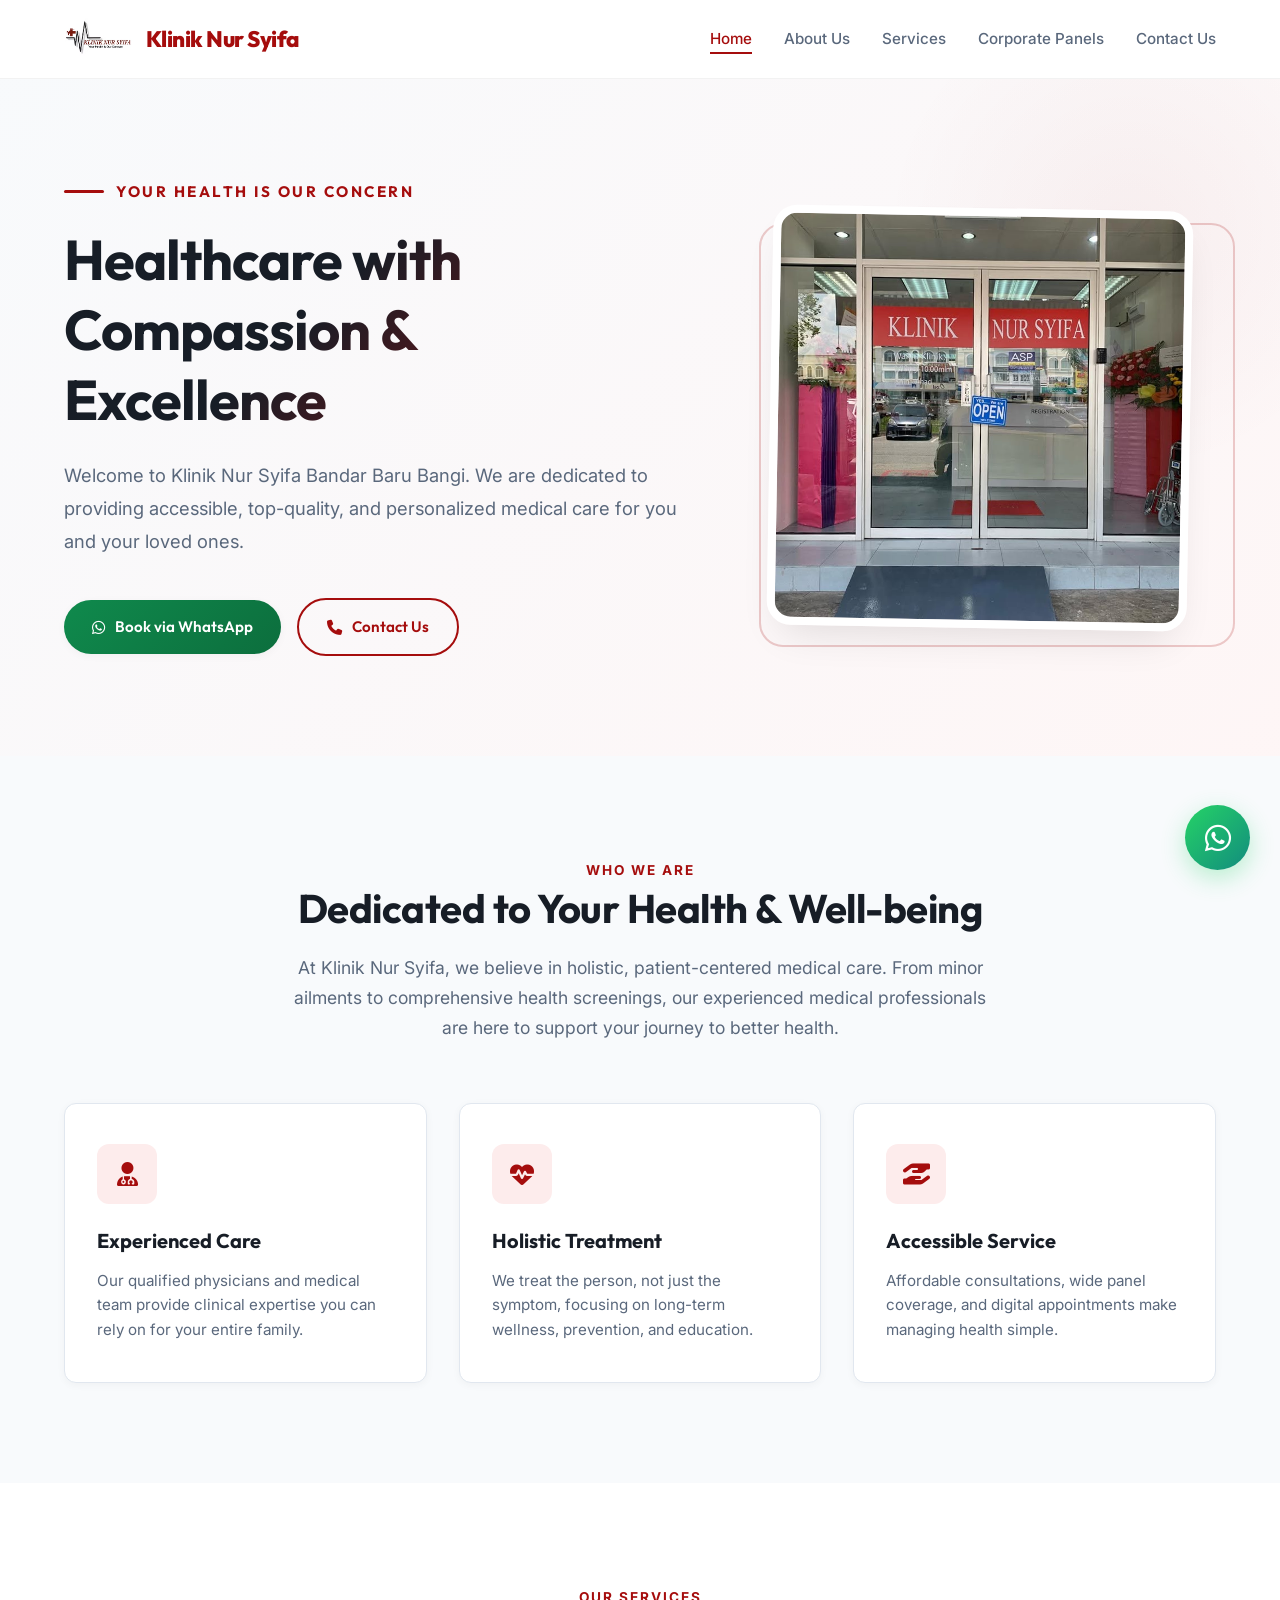
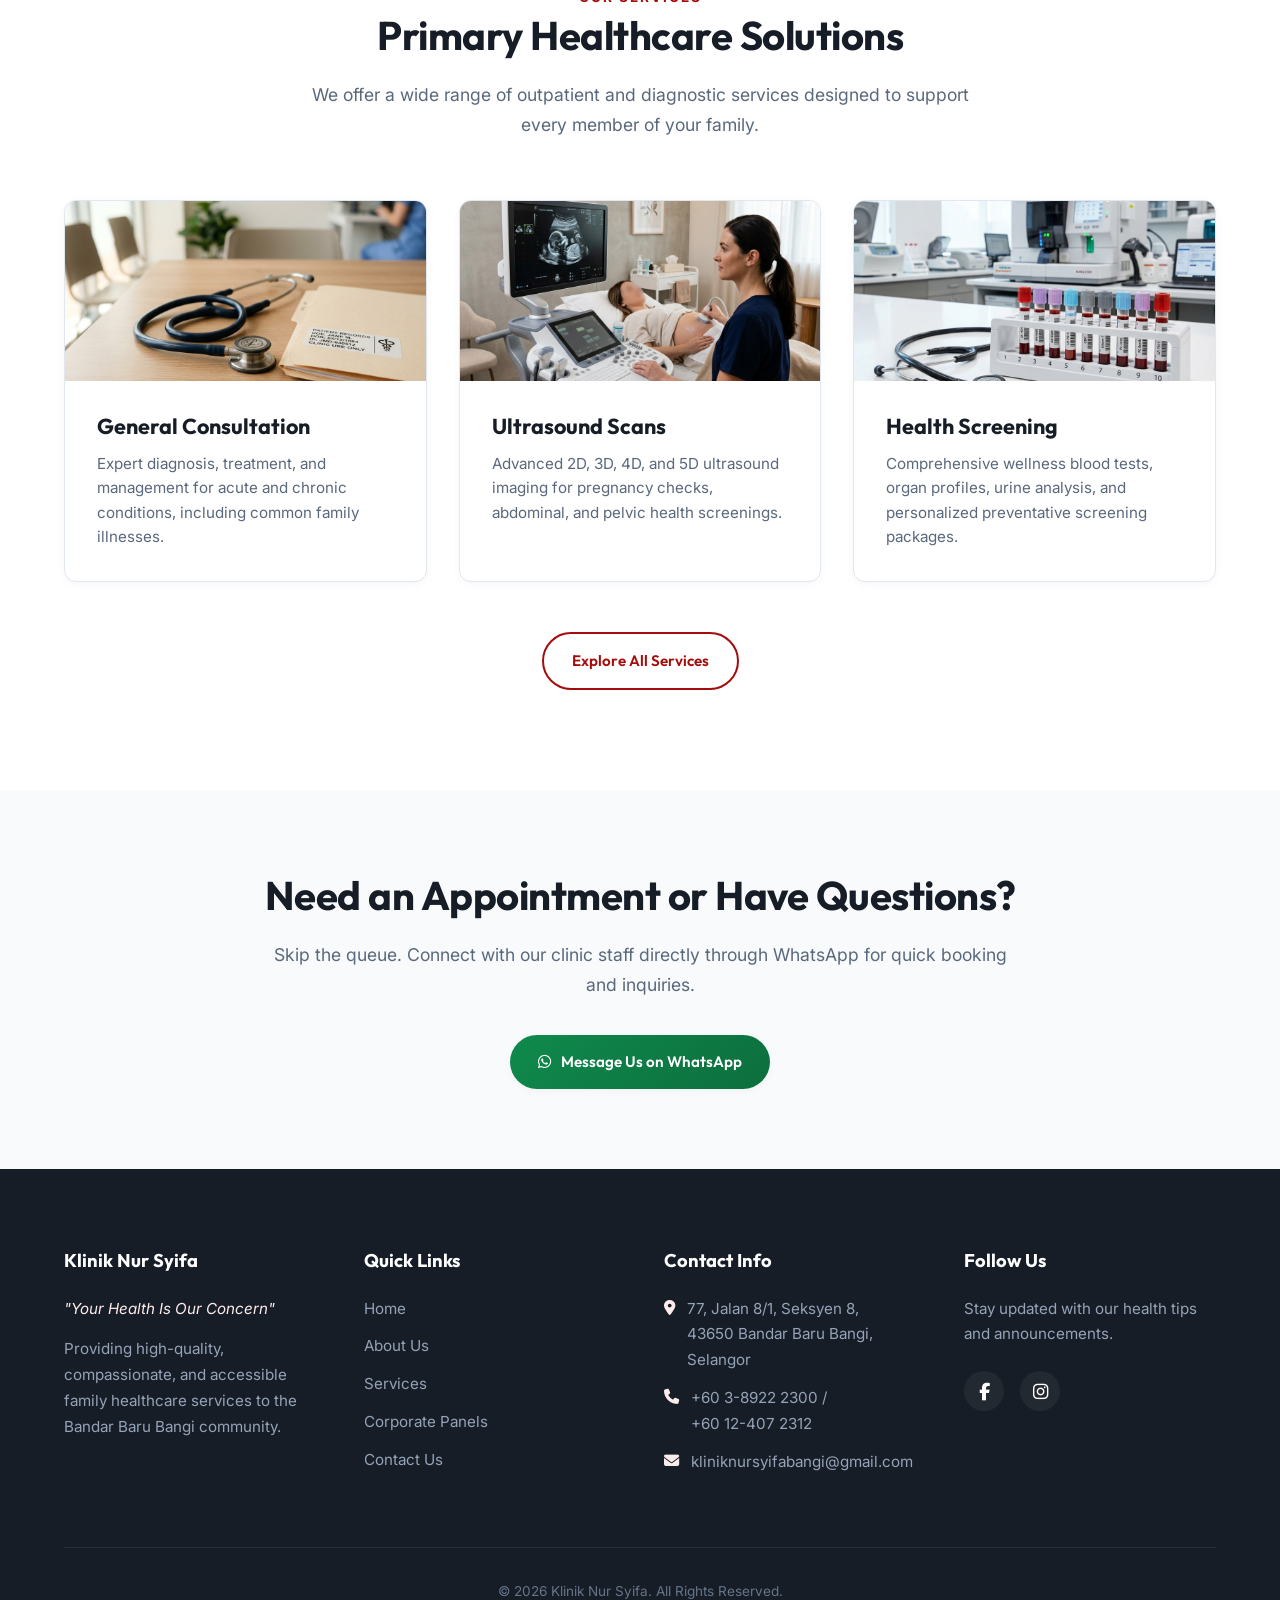
==== index.html @ 3f4ca747 "first commit" ====
<!DOCTYPE html>
<html lang="en">
<head>
    <meta charset="UTF-8">
    <meta name="viewport" content="width=device-width, initial-scale=1.0">
    <title>Klinik Nur Syifa | Bandar Baru Bangi</title>
    <!-- Google Fonts: Inter & Outfit -->
    <link rel="preconnect" href="https://fonts.googleapis.com">
    <link rel="preconnect" href="https://fonts.gstatic.com" crossorigin>
    <link href="https://fonts.googleapis.com/css2?family=Inter:wght@300;400;500;600;700&family=Outfit:wght@400;500;600;700;800&display=swap" rel="stylesheet">
    <!-- Font Awesome for Icons -->
    <link rel="stylesheet" href="https://cdnjs.cloudflare.com/ajax/libs/font-awesome/6.4.0/css/all.min.css">
    <!-- Custom CSS -->
    <link rel="stylesheet" href="style.css">
</head>
<body>
    <!-- Header Navigation -->
    <header>
        <div class="container">
            <nav class="navbar">
                <a href="index.html" class="logo">
                    <img src="assets/logo.avif" alt="Klinik Nur Syifa Logo">
                    <span>Klinik Nur Syifa</span>
                </a>
                <ul class="nav-links">
                    <li><a href="index.html" class="active">Home</a></li>
                    <li><a href="about.html">About Us</a></li>
                    <li><a href="services.html">Services</a></li>
                    <li><a href="panels.html">Corporate Panels</a></li>
                    <li><a href="contact.html">Contact Us</a></li>
                </ul>
                <div class="hamburger">
                    <i class="fa-solid fa-bars"></i>
                </div>
            </nav>
        </div>
    </header>

    <!-- Hero Section -->
    <section class="hero">
        <div class="container hero-container">
            <div class="hero-content reveal reveal-left active">
                <div class="hero-tag">Your Health Is Our Concern</div>
                <h1 class="text-gradient">Healthcare with Compassion & Excellence</h1>
                <p>Welcome to Klinik Nur Syifa Bandar Baru Bangi. We are dedicated to providing accessible, top-quality, and personalized medical care for you and your loved ones.</p>
                <div class="btn-group">
                    <a href="https://wa.me/60124072312?text=Hi%2C%20I%20would%20like%20to%20make%20an%20appointment" target="_blank" class="btn btn-whatsapp">
                        <i class="fa-brands fa-whatsapp"></i> Book via WhatsApp
                    </a>
                    <a href="contact.html" class="btn btn-outline">
                        <i class="fa-solid fa-phone"></i> Contact Us
                    </a>
                </div>
            </div>
            <div class="hero-image reveal reveal-right active">
                <div class="hero-image-wrapper">
                    <img src="assets/clinic-photo.jpg" alt="Klinik Nur Syifa Clinic Front">
                </div>
            </div>
        </div>
    </section>

    <!-- Introduction Section -->
    <section class="section bg-light" id="intro">
        <div class="container">
            <div class="section-header reveal">
                <span class="section-subtitle">Who We Are</span>
                <h2 class="section-title">Dedicated to Your Health & Well-being</h2>
                <p class="section-desc">At Klinik Nur Syifa, we believe in holistic, patient-centered medical care. From minor ailments to comprehensive health screenings, our experienced medical professionals are here to support your journey to better health.</p>
            </div>
            <div class="features-container">
                <div class="feature-box reveal">
                    <div class="feature-icon-wrapper">
                        <i class="fa-solid fa-user-doctor"></i>
                    </div>
                    <h3>Experienced Care</h3>
                    <p>Our qualified physicians and medical team provide clinical expertise you can rely on for your entire family.</p>
                </div>
                <div class="feature-box reveal">
                    <div class="feature-icon-wrapper">
                        <i class="fa-solid fa-heart-pulse"></i>
                    </div>
                    <h3>Holistic Treatment</h3>
                    <p>We treat the person, not just the symptom, focusing on long-term wellness, prevention, and education.</p>
                </div>
                <div class="feature-box reveal">
                    <div class="feature-icon-wrapper">
                        <i class="fa-solid fa-hand-holding-hand"></i>
                    </div>
                    <h3>Accessible Service</h3>
                    <p>Affordable consultations, wide panel coverage, and digital appointments make managing health simple.</p>
                </div>
            </div>
        </div>
    </section>

    <!-- Quick Services Overview -->
    <section class="section">
        <div class="container">
            <div class="section-header reveal">
                <span class="section-subtitle">Our Services</span>
                <h2 class="section-title">Primary Healthcare Solutions</h2>
                <p class="section-desc">We offer a wide range of outpatient and diagnostic services designed to support every member of your family.</p>
            </div>
            <div class="services-grid">
                <!-- General Consultation -->
                <div class="service-card reveal" style="padding: 0; display: flex; flex-direction: column;">
                    <div style="height: 180px; width: 100%; overflow: hidden;">
                        <img src="assets/general_consultation.png" alt="General Consultation" style="width: 100%; height: 100%; object-fit: cover;">
                    </div>
                    <div style="padding: 32px; flex-grow: 1; display: flex; flex-direction: column; justify-content: space-between;">
                        <div>
                            <h3 style="margin-bottom: 12px;">General Consultation</h3>
                            <p style="color: var(--text-muted); font-size: 0.95rem; line-height: 1.6;">Expert diagnosis, treatment, and management for acute and chronic conditions, including common family illnesses.</p>
                        </div>
                    </div>
                </div>

                <!-- Ultrasound Scans -->
                <div class="service-card reveal" style="padding: 0; display: flex; flex-direction: column;">
                    <div style="height: 180px; width: 100%; overflow: hidden;">
                        <img src="assets/ultrasound_screening.png" alt="Ultrasound Scans" style="width: 100%; height: 100%; object-fit: cover;">
                    </div>
                    <div style="padding: 32px; flex-grow: 1; display: flex; flex-direction: column; justify-content: space-between;">
                        <div>
                            <h3 style="margin-bottom: 12px;">Ultrasound Scans</h3>
                            <p style="color: var(--text-muted); font-size: 0.95rem; line-height: 1.6;">Advanced 2D, 3D, 4D, and 5D ultrasound imaging for pregnancy checks, abdominal, and pelvic health screenings.</p>
                        </div>
                    </div>
                </div>

                <!-- Health Screening -->
                <div class="service-card reveal" style="padding: 0; display: flex; flex-direction: column;">
                    <div style="height: 180px; width: 100%; overflow: hidden;">
                        <img src="assets/health_screening_lab.png" alt="Health Screening" style="width: 100%; height: 100%; object-fit: cover;">
                    </div>
                    <div style="padding: 32px; flex-grow: 1; display: flex; flex-direction: column; justify-content: space-between;">
                        <div>
                            <h3 style="margin-bottom: 12px;">Health Screening</h3>
                            <p style="color: var(--text-muted); font-size: 0.95rem; line-height: 1.6;">Comprehensive wellness blood tests, organ profiles, urine analysis, and personalized preventative screening packages.</p>
                        </div>
                    </div>
                </div>
            </div>
            <div style="text-align: center; margin-top: 50px;" class="reveal">
                <a href="services.html" class="btn btn-outline">Explore All Services</a>
            </div>
        </div>
    </section>

    <!-- CTA Section -->
    <section class="section bg-light" style="padding: 80px 0;">
        <div class="container" style="text-align: center; max-width: 800px;">
            <div class="reveal">
                <h2 class="section-title" style="margin-bottom: 20px;">Need an Appointment or Have Questions?</h2>
                <p style="color: var(--text-muted); font-size: 1.1rem; margin-bottom: 35px;">Skip the queue. Connect with our clinic staff directly through WhatsApp for quick booking and inquiries.</p>
                <a href="https://wa.me/60124072312?text=Hi%2C%20I%20would%20like%20to%20make%20an%20appointment" target="_blank" class="btn btn-whatsapp">
                    <i class="fa-brands fa-whatsapp"></i> Message Us on WhatsApp
                </a>
            </div>
        </div>
    </section>

    <!-- Footer -->
    <footer>
        <div class="container">
            <div class="footer-grid">
                <div class="footer-col">
                    <h4>Klinik Nur Syifa</h4>
                    <p style="font-style: italic; margin-bottom: 15px; color: var(--accent-light);">"Your Health Is Our Concern"</p>
                    <p>Providing high-quality, compassionate, and accessible family healthcare services to the Bandar Baru Bangi community.</p>
                </div>
                <div class="footer-col">
                    <h4>Quick Links</h4>
                    <ul>
                        <li><a href="index.html">Home</a></li>
                        <li><a href="about.html">About Us</a></li>
                        <li><a href="services.html">Services</a></li>
                        <li><a href="panels.html">Corporate Panels</a></li>
                        <li><a href="contact.html">Contact Us</a></li>
                    </ul>
                </div>
                <div class="footer-col">
                    <h4>Contact Info</h4>
                    <ul class="footer-contact-info">
                        <li>
                            <i class="fa-solid fa-location-dot"></i>
                            <span>77, Jalan 8/1, Seksyen 8,<br>43650 Bandar Baru Bangi, Selangor</span>
                        </li>
                        <li>
                            <i class="fa-solid fa-phone"></i>
                            <span>+60 3-8922 2300 /<br>+60 12-407 2312</span>
                        </li>
                        <li>
                            <i class="fa-solid fa-envelope"></i>
                            <span>kliniknursyifabangi@gmail.com</span>
                        </li>
                    </ul>
                </div>
                <div class="footer-col">
                    <h4>Follow Us</h4>
                    <p>Stay updated with our health tips and announcements.</p>
                    <div class="footer-socials">
                        <a href="https://www.facebook.com/KlinikNurSyifaBandarBaruBangi/" target="_blank"><i class="fa-brands fa-facebook-f"></i></a>
                        <a href="#" target="_blank"><i class="fa-brands fa-instagram"></i></a>
                    </div>
                </div>
            </div>
            <div class="footer-bottom">
                <p>&copy; 2026 Klinik Nur Syifa. All Rights Reserved.</p>
            </div>
        </div>
    </footer>

    <!-- Custom JavaScript -->
    <script src="script.js"></script>

    <!-- Floating WhatsApp Button -->
    <a href="https://wa.me/60124072312?text=Hi%2C%20I%20would%20like%20to%20make%20an%20appointment"
       target="_blank"
       class="whatsapp-button ws-wave-animation"
       aria-label="Chat on WhatsApp">
        <i class="fab fa-whatsapp"></i>
    </a>
</body>
</html>
---- style.css ----
@import url('https://fonts.googleapis.com/css2?family=Inter:wght@300;400;500;600;700&family=Outfit:wght@300;400;500;600;700;800&display=swap');

:root {
  /* Typography */
  --font-heading: 'Outfit', 'Inter', system-ui, -apple-system, sans-serif;
  --font-body: 'Inter', system-ui, -apple-system, sans-serif;

  /* Colors - Highly tailored HSL palette */
  --primary-bg: #ffffff;
  --secondary-bg: #f8fafc; /* Premium off-white/slate */
  --card-bg: #ffffff;
  
  --accent-color: hsl(0, 85%, 35%); /* Deep Crimson */
  --accent-hover: hsl(0, 85%, 42%);
  --accent-light: hsl(0, 85%, 96%);
  
  --teal-color: hsl(150, 80%, 30%); /* Emerald/Teal for WhatsApp and wellness markers */
  --teal-hover: hsl(150, 80%, 25%);
  --teal-light: hsl(150, 80%, 95%);

  --text-dark: hsl(215, 25%, 12%); /* Sleek Navy-Charcoal */
  --text-muted: hsl(215, 16%, 42%);
  --text-light: #ffffff;

  --border-color: hsl(214, 32%, 91%);
  --border-color-hover: hsl(214, 32%, 85%);

  /* Shadows & Radius */
  --shadow-sm: 0 2px 8px rgba(0, 0, 0, 0.04);
  --shadow-md: 0 10px 30px -10px rgba(0, 0, 0, 0.08);
  --shadow-lg: 0 20px 40px -15px rgba(0, 0, 0, 0.12);
  --shadow-hover: 0 30px 60px -20px rgba(135, 6, 6, 0.12);
  
  --radius-sm: 6px;
  --radius-md: 12px;
  --radius-lg: 24px;
  --radius-full: 9999px;

  /* Transitions */
  --transition-fast: 0.2s ease;
  --transition-normal: 0.35s cubic-bezier(0.25, 0.46, 0.45, 0.94);
  --transition-slow: 0.6s cubic-bezier(0.25, 0.46, 0.45, 0.94);
}

/* Base resets */
* {
  margin: 0;
  padding: 0;
  box-sizing: border-box;
}

html {
  scroll-behavior: smooth;
  font-size: 16px;
}

body {
  font-family: var(--font-body);
  color: var(--text-dark);
  background-color: var(--primary-bg);
  line-height: 1.7;
  overflow-x: hidden;
  -webkit-font-smoothing: antialiased;
}

h1, h2, h3, h4, h5, h6 {
  font-family: var(--font-heading);
  font-weight: 700;
  line-height: 1.25;
  color: var(--text-dark);
}

a {
  text-decoration: none;
  color: inherit;
  transition: all var(--transition-fast);
}

ul {
  list-style: none;
}

.container {
  max-width: 1200px;
  margin: 0 auto;
  padding: 0 24px;
}

/* Reveal on scroll base classes */
.reveal {
  opacity: 0;
  transform: translateY(30px);
  transition: opacity var(--transition-slow), transform var(--transition-slow);
}

.reveal.reveal-left {
  transform: translateX(-50px);
}

.reveal.reveal-right {
  transform: translateX(50px);
}

.reveal.active {
  opacity: 1;
  transform: translate(0);
}

/* Backgrounds & Typography Utilities */
.bg-light {
  background-color: var(--secondary-bg);
}

.text-gradient {
  background: linear-gradient(135deg, var(--text-dark) 40%, var(--accent-color));
  -webkit-background-clip: text;
  background-clip: text;
  -webkit-text-fill-color: transparent;
}

/* Header & Glassmorphic Navigation */
header {
  background-color: rgba(255, 255, 255, 0.8);
  backdrop-filter: blur(16px);
  -webkit-backdrop-filter: blur(16px);
  border-bottom: 1px solid rgba(0, 0, 0, 0.05);
  position: sticky;
  top: 0;
  z-index: 1000;
  transition: background-color var(--transition-fast), padding var(--transition-fast);
}

header.scrolled {
  background-color: rgba(255, 255, 255, 0.95);
  box-shadow: var(--shadow-sm);
}

.navbar {
  display: flex;
  justify-content: space-between;
  align-items: center;
  padding: 18px 0;
}

.logo {
  font-family: var(--font-heading);
  font-size: 1.4rem;
  font-weight: 800;
  color: var(--accent-color);
  display: flex;
  align-items: center;
  gap: 12px;
  letter-spacing: -0.5px;
}

.logo img {
  height: 42px;
  width: auto;
  object-fit: contain;
  transition: transform var(--transition-normal);
}

.logo:hover img {
  transform: rotate(-5deg) scale(1.05);
}

.nav-links {
  display: flex;
  gap: 32px;
  align-items: center;
}

.nav-links a {
  font-size: 0.95rem;
  font-weight: 500;
  color: var(--text-muted);
  position: relative;
  padding: 6px 0;
}

.nav-links a:hover,
.nav-links a.active {
  color: var(--accent-color);
}

.nav-links a::after {
  content: '';
  position: absolute;
  bottom: 0;
  left: 0;
  width: 0;
  height: 2px;
  background-color: var(--accent-color);
  transition: width var(--transition-fast);
}

.nav-links a:hover::after,
.nav-links a.active::after {
  width: 100%;
}

.hamburger {
  display: none;
  cursor: pointer;
  font-size: 1.5rem;
  color: var(--text-dark);
  transition: transform var(--transition-fast);
}

.hamburger:hover {
  transform: scale(1.1);
}

/* Premium Buttons */
.btn {
  display: inline-flex;
  align-items: center;
  justify-content: center;
  gap: 10px;
  padding: 14px 28px;
  border-radius: var(--radius-full);
  font-family: var(--font-heading);
  font-weight: 600;
  font-size: 0.95rem;
  text-align: center;
  transition: all var(--transition-normal);
  cursor: pointer;
  border: none;
  box-shadow: var(--shadow-sm);
}

.btn-primary {
  background: linear-gradient(135deg, var(--accent-color), hsl(0, 85%, 28%));
  color: var(--text-light);
}

.btn-primary:hover {
  transform: translateY(-2px);
  box-shadow: 0 10px 20px rgba(135, 6, 6, 0.2);
  filter: brightness(1.1);
}

.btn-whatsapp {
  background: linear-gradient(135deg, var(--teal-color), hsl(150, 80%, 24%));
  color: var(--text-light);
}

.btn-whatsapp:hover {
  transform: translateY(-2px);
  box-shadow: 0 10px 20px rgba(21, 128, 61, 0.2);
  filter: brightness(1.1);
}

.btn-outline {
  background-color: transparent;
  color: var(--accent-color);
  border: 2px solid var(--accent-color);
  box-shadow: none;
}

.btn-outline:hover {
  background-color: var(--accent-color);
  color: var(--text-light);
  transform: translateY(-2px);
  box-shadow: 0 10px 20px rgba(135, 6, 6, 0.1);
}

.btn-group {
  display: flex;
  align-items: center;
  gap: 16px;
  flex-wrap: wrap;
}

/* Hero Section */
.hero {
  position: relative;
  background: linear-gradient(135deg, hsl(210, 40%, 98%), hsl(0, 80%, 98%));
  padding: 100px 0;
  overflow: hidden;
}

.hero::after {
  content: '';
  position: absolute;
  width: 500px;
  height: 500px;
  border-radius: 50%;
  background: radial-gradient(circle, rgba(135, 6, 6, 0.04) 0%, rgba(255, 255, 255, 0) 70%);
  top: -100px;
  right: -100px;
  z-index: 0;
}

.hero-container {
  display: flex;
  align-items: center;
  justify-content: space-between;
  gap: 60px;
  position: relative;
  z-index: 1;
}

.hero-content {
  flex: 1.2;
  max-width: 620px;
}

.hero-tag {
  display: flex;
  align-items: center;
  gap: 12px;
  color: var(--accent-color);
  font-family: var(--font-heading);
  font-size: 0.95rem;
  font-weight: 700;
  margin-bottom: 20px;
  text-transform: uppercase;
  letter-spacing: 2.5px;
}

.hero-tag::before {
  content: '';
  display: block;
  width: 40px;
  height: 3px;
  background-color: var(--accent-color);
  border-radius: 2px;
}

.hero h1 {
  font-size: 3.5rem;
  margin-bottom: 24px;
  letter-spacing: -1px;
}

.hero p {
  font-size: 1.15rem;
  color: var(--text-muted);
  margin-bottom: 40px;
  line-height: 1.8;
}

.hero-image {
  flex: 0.9;
  position: relative;
  display: flex;
  justify-content: center;
  align-items: center;
}

.hero-image-wrapper {
  position: relative;
  width: 420px;
  height: 420px;
  border-radius: var(--radius-lg);
  overflow: hidden;
  box-shadow: var(--shadow-lg);
  border: 8px solid var(--primary-bg);
  transform: rotate(1deg);
  transition: transform var(--transition-normal);
}

.hero-image-wrapper:hover {
  transform: rotate(0deg) scale(1.02);
}

.hero-image img {
  width: 100%;
  height: 100%;
  object-fit: cover;
}

.hero-image::before {
  content: '';
  position: absolute;
  width: 100%;
  height: 100%;
  border: 2px solid var(--accent-color);
  border-radius: var(--radius-lg);
  top: 15px;
  left: 15px;
  z-index: -1;
  opacity: 0.2;
}

/* Sections */
.section {
  padding: 100px 0;
  position: relative;
}

.section-header {
  text-align: center;
  max-width: 700px;
  margin: 0 auto 60px;
}

.section-subtitle {
  color: var(--accent-color);
  text-transform: uppercase;
  font-size: 0.85rem;
  font-weight: 700;
  letter-spacing: 2px;
  margin-bottom: 12px;
}

.section-title {
  font-size: 2.5rem;
  margin-bottom: 20px;
  letter-spacing: -0.5px;
}

.section-desc {
  color: var(--text-muted);
  font-size: 1.1rem;
}

/* Feature Cards (Intro Section) */
.features-container {
  display: grid;
  grid-template-columns: repeat(auto-fit, minmax(280px, 1fr));
  gap: 32px;
  margin-top: 40px;
}

.feature-box {
  background-color: var(--card-bg);
  padding: 40px 32px;
  border-radius: var(--radius-md);
  border: 1px solid var(--border-color);
  transition: all var(--transition-normal);
  box-shadow: var(--shadow-sm);
}

.feature-box:hover {
  transform: translateY(-8px);
  border-color: var(--accent-color);
  box-shadow: var(--shadow-md);
}

.feature-icon-wrapper {
  width: 60px;
  height: 60px;
  border-radius: var(--radius-md);
  background-color: var(--accent-light);
  color: var(--accent-color);
  display: flex;
  align-items: center;
  justify-content: center;
  font-size: 1.5rem;
  margin-bottom: 24px;
  transition: background-color var(--transition-fast), color var(--transition-fast);
}

.feature-box:hover .feature-icon-wrapper {
  background-color: var(--accent-color);
  color: var(--text-light);
}

.feature-box h3 {
  font-size: 1.25rem;
  margin-bottom: 16px;
}

.feature-box p {
  color: var(--text-muted);
  font-size: 0.95rem;
  line-height: 1.6;
}

/* Services Page & Grid styling */
.services-grid {
  display: grid;
  grid-template-columns: repeat(auto-fit, minmax(280px, 1fr));
  gap: 32px;
}

.service-card {
  background: var(--card-bg);
  border: 1px solid var(--border-color);
  border-radius: var(--radius-md);
  padding: 40px 32px;
  transition: all var(--transition-normal);
  box-shadow: var(--shadow-sm);
  position: relative;
  overflow: hidden;
}

.service-card::after {
  content: '';
  position: absolute;
  top: 0;
  left: 0;
  width: 100%;
  height: 4px;
  background-color: var(--accent-color);
  transform: scaleX(0);
  transform-origin: left;
  transition: transform var(--transition-normal);
}

.service-card:hover {
  transform: translateY(-8px);
  box-shadow: var(--shadow-hover);
  border-color: var(--border-color-hover);
}

.service-card:hover::after {
  transform: scaleX(1);
}

.service-card .service-icon {
  font-size: 2.2rem;
  color: var(--accent-color);
  margin-bottom: 24px;
  display: inline-block;
}

.service-card h3 {
  font-size: 1.35rem;
  margin-bottom: 16px;
}

.service-card p {
  color: var(--text-muted);
  font-size: 0.95rem;
  line-height: 1.6;
}

/* About Us Layout split and cards */
.about-split {
  display: flex;
  align-items: center;
  gap: 60px;
}

.about-split > * {
  flex: 1;
}

.about-image {
  position: relative;
}

.about-image img {
  width: 100%;
  border-radius: var(--radius-md);
  box-shadow: var(--shadow-lg);
}

.stats-grid {
  display: grid;
  grid-template-columns: repeat(2, 1fr);
  gap: 24px;
  margin-top: 40px;
}

.stat-card {
  background-color: var(--secondary-bg);
  padding: 24px;
  border-radius: var(--radius-md);
  text-align: center;
  border: 1px solid var(--border-color);
}

.stat-number {
  font-family: var(--font-heading);
  font-size: 2.5rem;
  font-weight: 800;
  color: var(--accent-color);
  margin-bottom: 8px;
}

.stat-label {
  font-size: 0.9rem;
  color: var(--text-muted);
  font-weight: 500;
}

/* Corporate Panels Badges Grid */
.panels-grid {
  display: grid;
  grid-template-columns: repeat(auto-fill, minmax(220px, 1fr));
  gap: 24px;
}

.panel-card {
  background: var(--card-bg);
  border: 1px solid var(--border-color);
  border-radius: var(--radius-md);
  padding: 32px 24px;
  text-align: center;
  font-weight: 600;
  font-size: 1.1rem;
  color: var(--text-dark);
  box-shadow: var(--shadow-sm);
  transition: all var(--transition-normal);
  display: flex;
  flex-direction: column;
  align-items: center;
  justify-content: center;
  gap: 12px;
}

.panel-card:hover {
  border-color: var(--accent-color);
  background-color: var(--accent-light);
  transform: translateY(-4px);
  box-shadow: var(--shadow-md);
}

.panel-card img {
  max-width: 100%;
  height: 60px;
  object-fit: contain;
  margin-bottom: 8px;
}

.panel-card i {
  color: var(--accent-color);
  font-size: 1.2rem;
  opacity: 0.8;
}

/* Contact Grid & details */
.contact-container {
  display: grid;
  grid-template-columns: 1.1fr 0.9fr;
  gap: 60px;
}

.contact-card-info {
  background-color: var(--card-bg);
  border: 1px solid var(--border-color);
  border-radius: var(--radius-md);
  padding: 48px;
  box-shadow: var(--shadow-md);
}

.contact-item {
  display: flex;
  gap: 20px;
  margin-bottom: 32px;
}

.contact-item:last-of-type {
  margin-bottom: 0;
}

.contact-icon-box {
  width: 52px;
  height: 52px;
  border-radius: 50%;
  background-color: var(--accent-light);
  color: var(--accent-color);
  display: flex;
  align-items: center;
  justify-content: center;
  font-size: 1.3rem;
  flex-shrink: 0;
}

.contact-text h3 {
  font-size: 1.15rem;
  margin-bottom: 8px;
}

.contact-text p,
.contact-text a {
  color: var(--text-muted);
  font-size: 0.95rem;
  line-height: 1.6;
}

.contact-text a:hover {
  color: var(--accent-color);
}

.hours-card {
  margin-top: 40px;
  border-top: 1px solid var(--border-color);
  padding-top: 32px;
}

.hours-card h3 {
  margin-bottom: 20px;
  font-size: 1.15rem;
  display: flex;
  align-items: center;
  gap: 10px;
}

.hours-table {
  width: 100%;
  border-collapse: collapse;
}

.hours-table td {
  padding: 12px 0;
  font-size: 0.95rem;
  border-bottom: 1px solid var(--border-color);
}

.hours-table tr:last-child td {
  border-bottom: none;
}

.map-wrapper {
  height: 100%;
  min-height: 480px;
  border-radius: var(--radius-md);
  overflow: hidden;
  box-shadow: var(--shadow-md);
  border: 1px solid var(--border-color);
}

/* Footer Section */
footer {
  background-color: var(--text-dark);
  color: #94a3b8; /* Tailwind slate-400 */
  padding: 80px 0 32px;
  font-size: 0.95rem;
}

.footer-grid {
  display: grid;
  grid-template-columns: repeat(auto-fit, minmax(220px, 1fr));
  gap: 48px;
  margin-bottom: 60px;
}

.footer-col h4 {
  color: var(--primary-bg);
  font-size: 1.15rem;
  margin-bottom: 24px;
}

.footer-col p {
  line-height: 1.7;
}

.footer-col ul li {
  margin-bottom: 12px;
}

.footer-col ul li a {
  color: #94a3b8;
  position: relative;
}

.footer-col ul li a:hover {
  color: var(--primary-bg);
  padding-left: 4px;
}

.footer-contact-info li {
  display: flex;
  gap: 12px;
  align-items: flex-start;
  margin-bottom: 16px;
}

.footer-contact-info li i {
  color: var(--accent-light);
  margin-top: 4px;
}

.footer-socials {
  display: flex;
  gap: 16px;
  margin-top: 24px;
}

.footer-socials a {
  width: 40px;
  height: 40px;
  border-radius: 50%;
  background-color: rgba(255, 255, 255, 0.05);
  color: var(--primary-bg);
  display: flex;
  align-items: center;
  justify-content: center;
  font-size: 1.1rem;
}

.footer-socials a:hover {
  background-color: var(--accent-color);
  transform: translateY(-2px);
}

.footer-bottom {
  border-top: 1px solid rgba(255, 255, 255, 0.08);
  padding-top: 32px;
  text-align: center;
  font-size: 0.85rem;
  color: #64748b;
}

/* Floating WhatsApp Button */
.whatsapp-button {
  position: fixed;
  bottom: 30px;
  right: 30px;
  z-index: 999;
  background: linear-gradient(135deg, #25D366, #128C7E);
  color: white;
  border-radius: 50%;
  width: 65px;
  height: 65px;
  display: flex;
  align-items: center;
  justify-content: center;
  font-size: 30px;
  box-shadow: 0 8px 24px rgba(37, 211, 102, 0.3);
  transition: all var(--transition-normal);
}

.whatsapp-button:hover {
  transform: translateY(-5px) scale(1.05);
  box-shadow: 0 12px 30px rgba(37, 211, 102, 0.4);
  color: white;
}

.ws-wave-animation {
  animation: wsPulseWave 2s infinite;
}

@keyframes wsPulseWave {
  0% {
    box-shadow: 0 0 0 0 rgba(37, 211, 102, 0.5);
  }
  70% {
    box-shadow: 0 0 0 15px rgba(37, 211, 102, 0);
  }
  100% {
    box-shadow: 0 0 0 0 rgba(37, 211, 102, 0);
  }
}

/* Mobile & Tablet Responsive */
@media (max-width: 992px) {
  .hero-container {
    flex-direction: column;
    text-align: center;
    gap: 48px;
  }

  .hero-content {
    max-width: 100%;
  }

  .hero-btns {
    justify-content: center;
  }

  .hero-image-wrapper {
    width: 320px;
    height: 320px;
  }

  .about-split {
    flex-direction: column;
    gap: 48px;
  }

  .contact-container {
    grid-template-columns: 1fr;
    gap: 48px;
  }
}

@media (max-width: 768px) {
  html {
    font-size: 15px;
  }

  .section {
    padding: 70px 0;
  }

  .section-title {
    font-size: 2.1rem;
  }

  .hamburger {
    display: block;
    order: 3;
  }

  .nav-links {
    position: absolute;
    top: 100%;
    left: 0;
    width: 100%;
    background-color: var(--primary-bg);
    flex-direction: column;
    align-items: center;
    padding: 30px 0;
    gap: 24px;
    box-shadow: var(--shadow-md);
    border-top: 1px solid var(--border-color);
    clip-path: polygon(0 0, 100% 0, 100% 0, 0 0);
    transition: clip-path 0.4s cubic-bezier(0.25, 0.46, 0.45, 0.94);
  }

  .nav-links.active {
    clip-path: polygon(0 0, 100% 0, 100% 100%, 0 100%);
  }

  .nav-links a::after {
    display: none;
  }

  .hero h1 {
    font-size: 2.6rem;
  }

  .btn-group {
    flex-direction: column;
    width: 100%;
    max-width: 350px;
    margin: 0 auto;
  }

  .btn {
    width: 100%;
  }
}
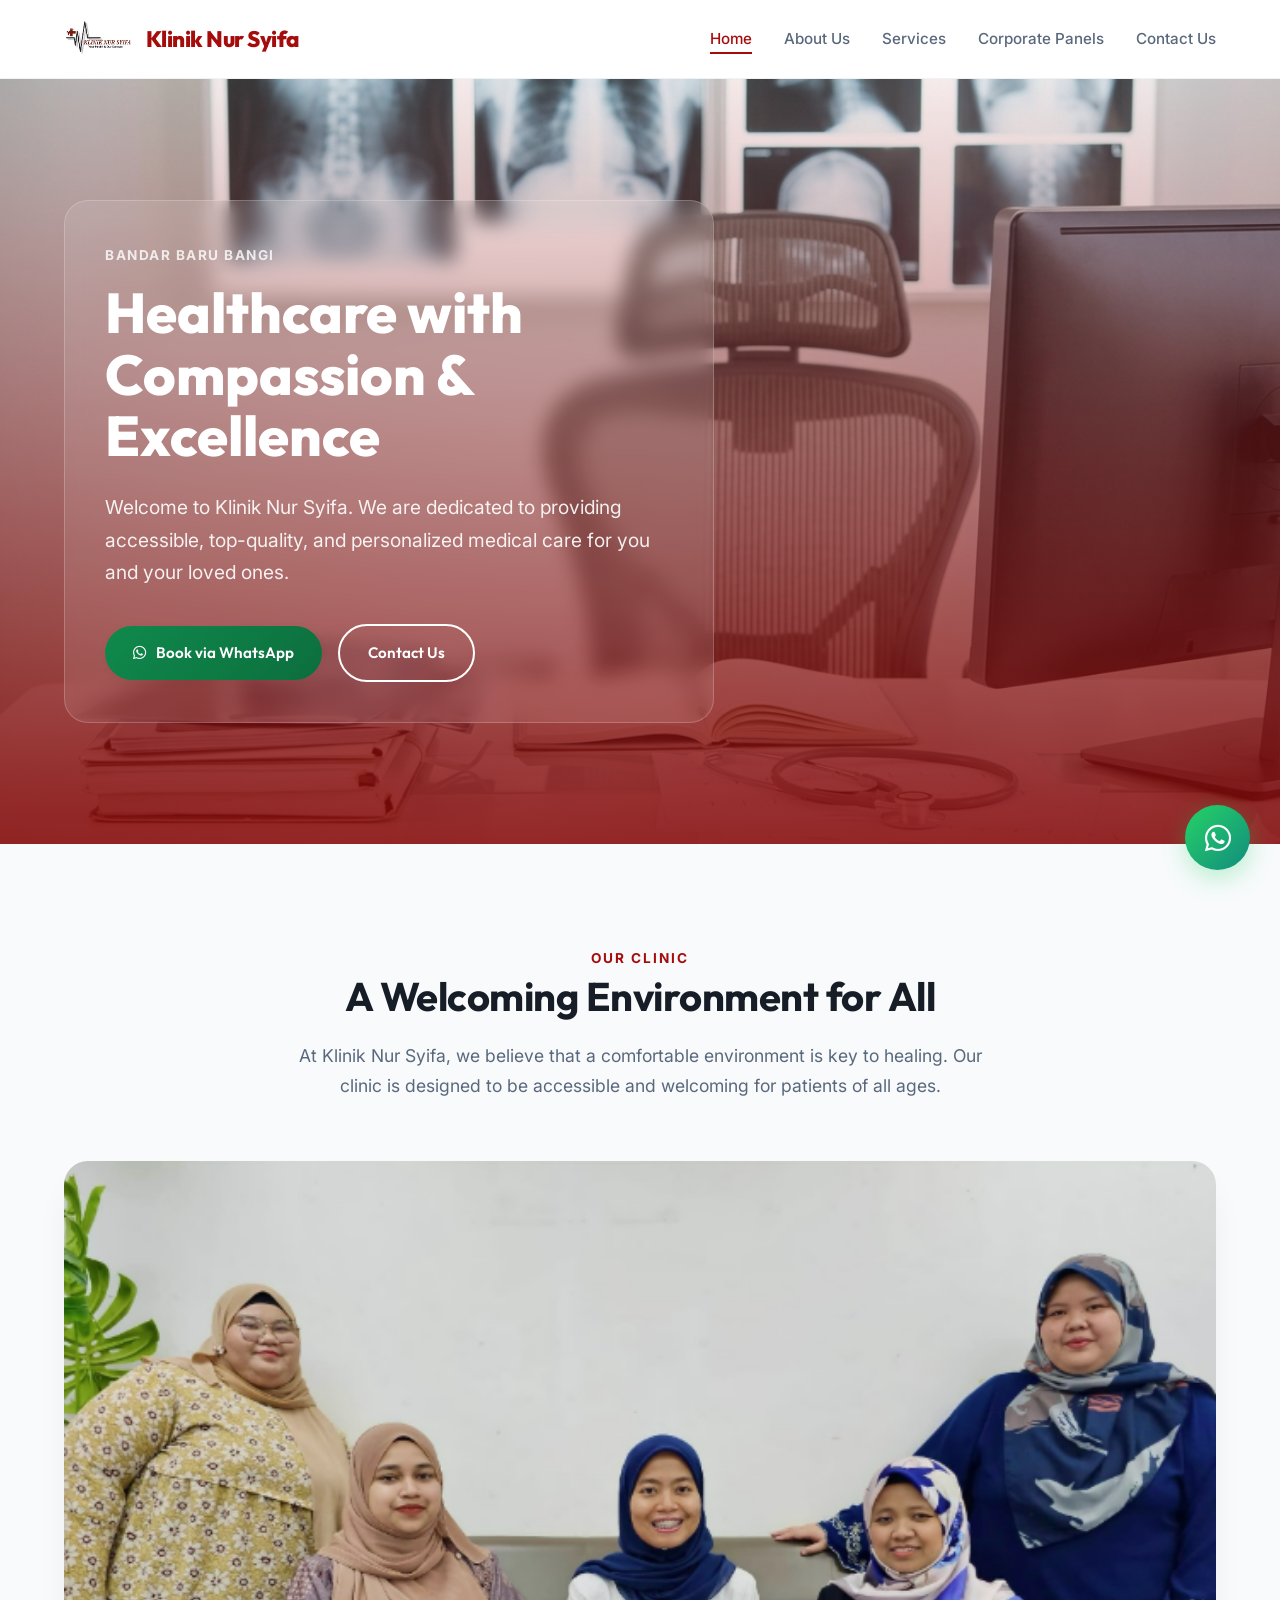
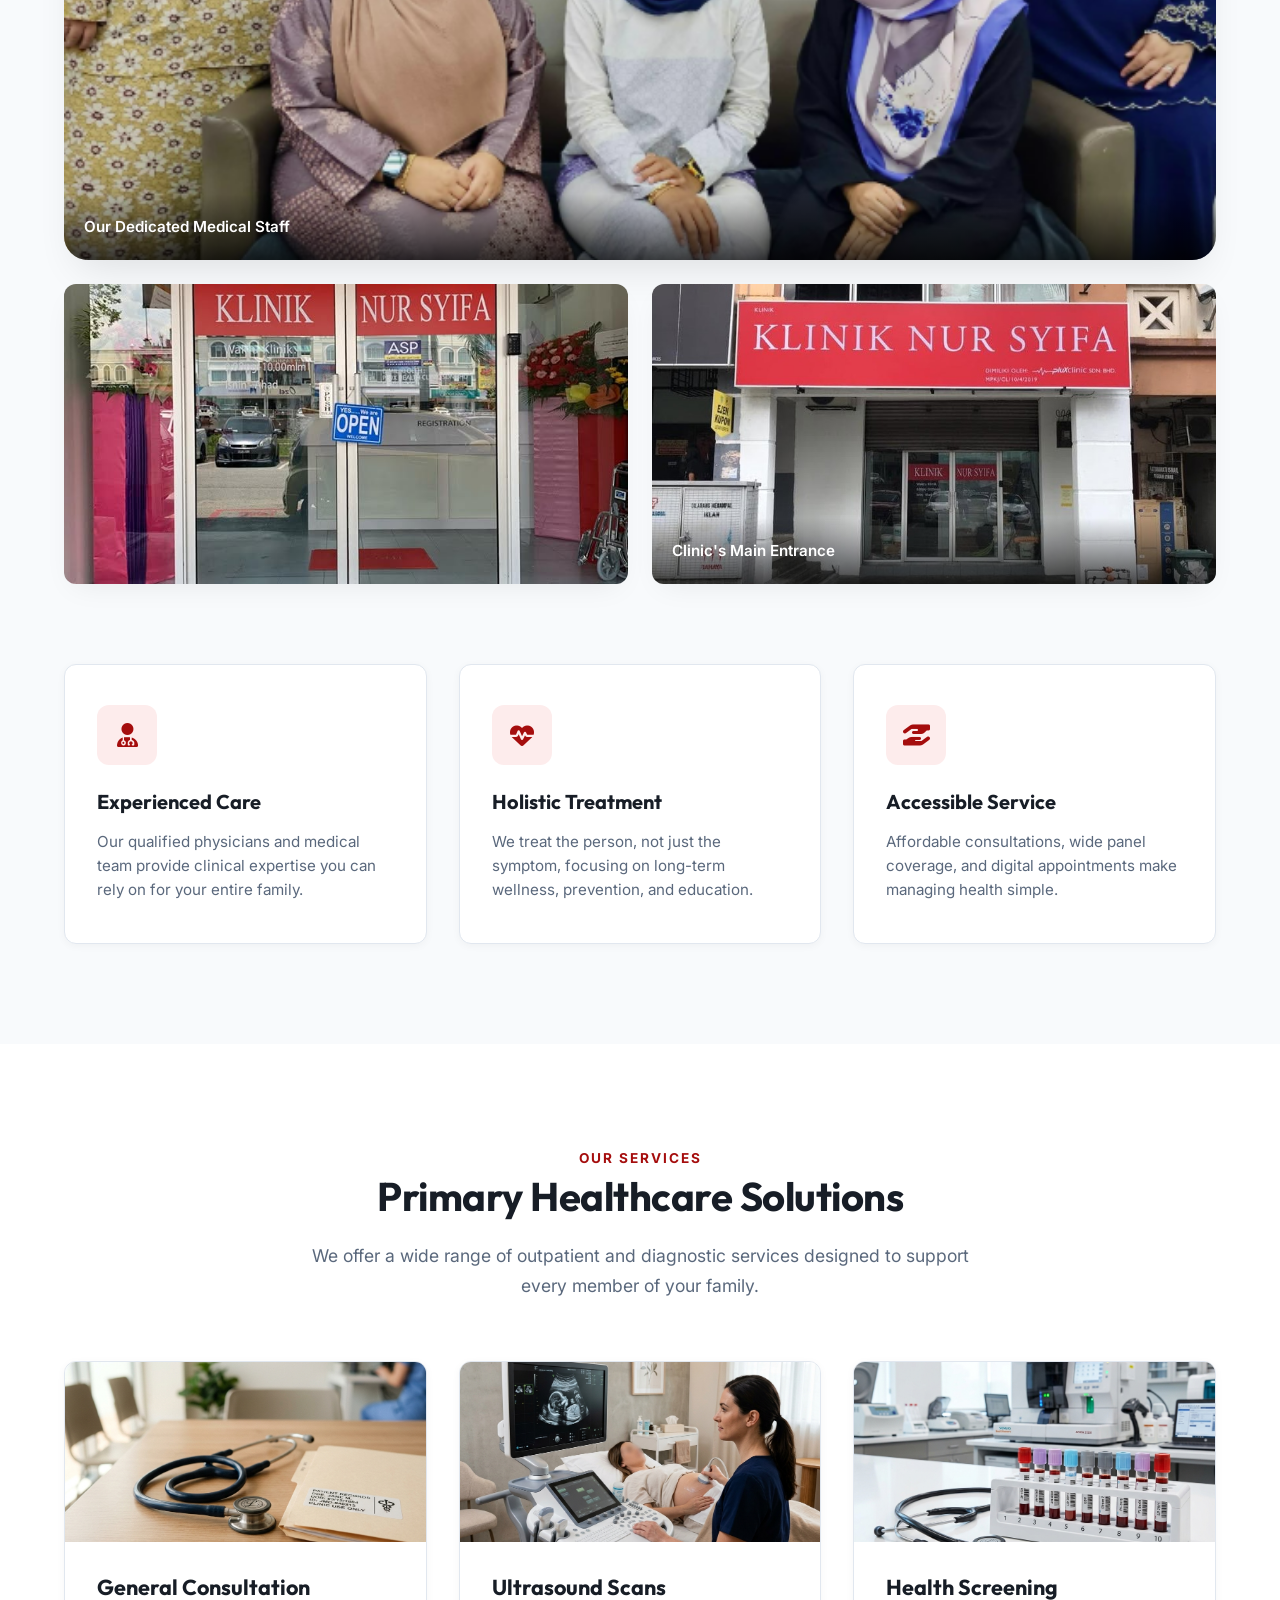
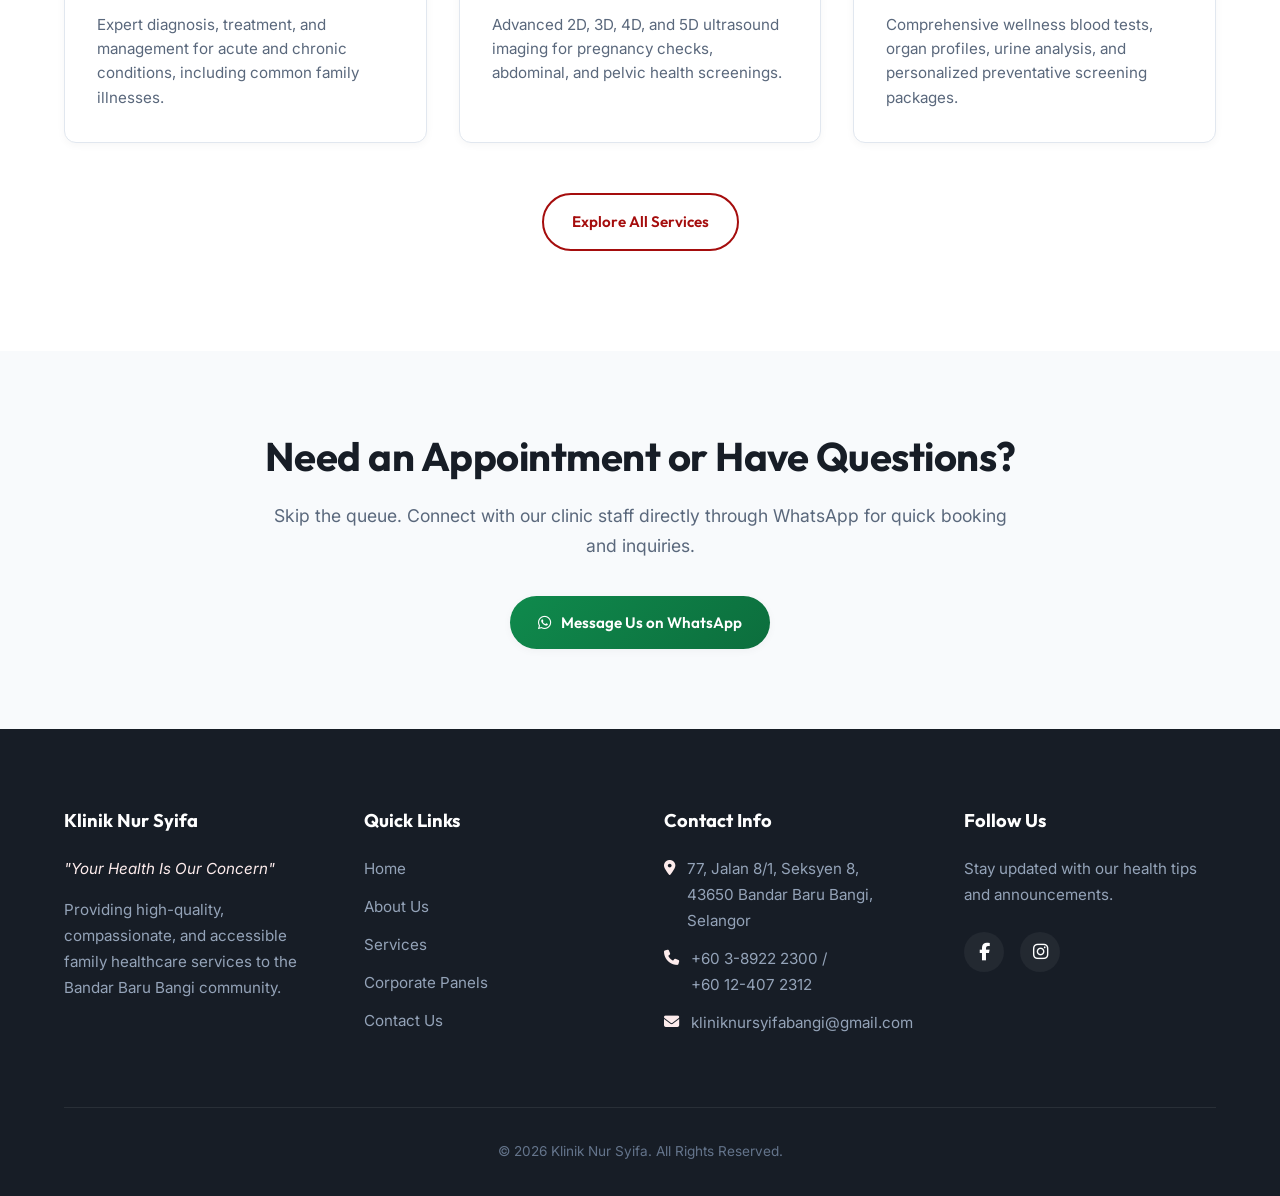
==== commit a3ce8bd9: "Update hero section to full-width background image and redesign clinic gallery layout" ====
--- a/index.html
+++ b/index.html
@@ -40,21 +40,16 @@
     <section class="hero">
         <div class="container hero-container">
             <div class="hero-content reveal reveal-left active">
-                <div class="hero-tag">Your Health Is Our Concern</div>
+                <span class="hero-tagline" style="color: #ffffff; opacity: 0.8;">Bandar Baru Bangi</span>
                 <h1 class="text-gradient">Healthcare with Compassion & Excellence</h1>
-                <p>Welcome to Klinik Nur Syifa Bandar Baru Bangi. We are dedicated to providing accessible, top-quality, and personalized medical care for you and your loved ones.</p>
+                <p>Welcome to Klinik Nur Syifa. We are dedicated to providing accessible, top-quality, and personalized medical care for you and your loved ones.</p>
                 <div class="btn-group">
                     <a href="https://wa.me/60124072312?text=Hi%2C%20I%20would%20like%20to%20make%20an%20appointment" target="_blank" class="btn btn-whatsapp">
                         <i class="fa-brands fa-whatsapp"></i> Book via WhatsApp
                     </a>
-                    <a href="contact.html" class="btn btn-outline">
-                        <i class="fa-solid fa-phone"></i> Contact Us
+                    <a href="contact.html" class="btn btn-outline" style="color: #ffffff; border-color: #ffffff;">
+                        Contact Us
                     </a>
-                </div>
-            </div>
-            <div class="hero-image reveal reveal-right active">
-                <div class="hero-image-wrapper">
-                    <img src="assets/clinic-photo.jpg" alt="Klinik Nur Syifa Clinic Front">
                 </div>
             </div>
         </div>
@@ -64,11 +59,32 @@
     <section class="section bg-light" id="intro">
         <div class="container">
             <div class="section-header reveal">
-                <span class="section-subtitle">Who We Are</span>
-                <h2 class="section-title">Dedicated to Your Health & Well-being</h2>
-                <p class="section-desc">At Klinik Nur Syifa, we believe in holistic, patient-centered medical care. From minor ailments to comprehensive health screenings, our experienced medical professionals are here to support your journey to better health.</p>
-            </div>
-            <div class="features-container">
+                <span class="section-subtitle">Our Clinic</span>
+                <h2 class="section-title">A Welcoming Environment for All</h2>
+                <p class="section-desc">At Klinik Nur Syifa, we believe that a comfortable environment is key to healing. Our clinic is designed to be accessible and welcoming for patients of all ages.</p>
+            </div>
+
+            <div class="clinic-gallery reveal">
+                <!-- Full width Staff photo to avoid cropping -->
+                <div class="gallery-staff-full">
+                    <img src="assets/staffs-photo.png" alt="Our Dedicated Staff">
+                    <div class="gallery-caption">Our Dedicated Medical Staff</div>
+                </div>
+                
+                <!-- Secondary photos in a grid below -->
+                <div class="gallery-bottom-grid">
+                    <div class="gallery-small-item">
+                        <img src="assets/clinic-photo.jpg" alt="Clinic Interior">
+                        <!-- <div class="gallery-caption">Comfortable Interior</div> -->
+                    </div>
+                    <div class="gallery-item gallery-small-item">
+                        <img src="assets/outside-photo.jpg" alt="Clinic Exterior">
+                        <div class="gallery-caption">Clinic's Main Entrance</div>
+                    </div>
+                </div>
+            </div>
+
+            <div class="features-container" style="margin-top: 80px;">
                 <div class="feature-box reveal">
                     <div class="feature-icon-wrapper">
                         <i class="fa-solid fa-user-doctor"></i>
--- a/style.css
+++ b/style.css
@@ -272,116 +272,125 @@
   flex-wrap: wrap;
 }
 
-/* Hero Section */
+/* Hero Section - Full Background Style */
 .hero {
   position: relative;
-  background: linear-gradient(135deg, hsl(210, 40%, 98%), hsl(0, 80%, 98%));
+  min-height: 85vh;
+  display: flex;
+  align-items: center;
+  background: linear-gradient(rgba(255, 251, 251, 0.1), rgba(135, 6, 6, 0.9)), url('assets/hero-banner.png') center/cover no-repeat;
+  background-attachment: fixed;
+  color: #ffffff;
   padding: 100px 0;
-  overflow: hidden;
-}
-
-.hero::after {
-  content: '';
-  position: absolute;
-  width: 500px;
-  height: 500px;
-  border-radius: 50%;
-  background: radial-gradient(circle, rgba(135, 6, 6, 0.04) 0%, rgba(255, 255, 255, 0) 70%);
-  top: -100px;
-  right: -100px;
-  z-index: 0;
 }
 
 .hero-container {
-  display: flex;
-  align-items: center;
-  justify-content: space-between;
-  gap: 60px;
-  position: relative;
-  z-index: 1;
+  width: 100%;
+  display: flex;
+  justify-content: flex-start; /* Left aligned content over bg */
 }
 
 .hero-content {
-  flex: 1.2;
-  max-width: 620px;
-}
-
-.hero-tag {
-  display: flex;
-  align-items: center;
-  gap: 12px;
-  color: var(--accent-color);
-  font-family: var(--font-heading);
-  font-size: 0.95rem;
-  font-weight: 700;
-  margin-bottom: 20px;
-  text-transform: uppercase;
-  letter-spacing: 2.5px;
-}
-
-.hero-tag::before {
-  content: '';
-  display: block;
-  width: 40px;
-  height: 3px;
-  background-color: var(--accent-color);
-  border-radius: 2px;
-}
-
-.hero h1 {
+  max-width: 650px;
+  background: rgba(255, 255, 255, 0.1);
+  backdrop-filter: blur(10px);
+  -webkit-backdrop-filter: blur(10px);
+  padding: 40px;
+  border-radius: var(--radius-lg);
+  border: 1px solid rgba(255, 255, 255, 0.2);
+}
+
+.hero-content h1 {
   font-size: 3.5rem;
+  font-weight: 800;
+  line-height: 1.1;
   margin-bottom: 24px;
-  letter-spacing: -1px;
-}
-
-.hero p {
-  font-size: 1.15rem;
-  color: var(--text-muted);
-  margin-bottom: 40px;
-  line-height: 1.8;
-}
-
-.hero-image {
-  flex: 0.9;
-  position: relative;
-  display: flex;
-  justify-content: center;
-  align-items: center;
-}
-
-.hero-image-wrapper {
-  position: relative;
-  width: 420px;
-  height: 420px;
+  color: #ffffff;
+}
+
+.hero-content .text-gradient {
+  background: linear-gradient(135deg, #ffffff 60%, var(--accent-light));
+  -webkit-background-clip: text;
+  background-clip: text;
+  -webkit-text-fill-color: transparent;
+}
+
+.hero-content p {
+  font-size: 1.2rem;
+  color: rgba(255, 255, 255, 0.9);
+  margin-bottom: 35px;
+  line-height: 1.7;
+}
+
+/* About/Clinic Photos Section - Improved Non-Cropping Layout */
+.clinic-gallery {
+  display: flex;
+  flex-direction: column;
+  gap: 24px;
+  margin-top: 60px;
+}
+
+.gallery-staff-full {
+  width: 100%;
   border-radius: var(--radius-lg);
   overflow: hidden;
   box-shadow: var(--shadow-lg);
-  border: 8px solid var(--primary-bg);
-  transform: rotate(1deg);
+  position: relative;
+  background: #f8fafc;
+}
+
+.gallery-staff-full img {
+  width: 100%;
+  height: auto;
+  display: block;
   transition: transform var(--transition-normal);
 }
 
-.hero-image-wrapper:hover {
-  transform: rotate(0deg) scale(1.02);
-}
-
-.hero-image img {
+.gallery-bottom-grid {
+  display: grid;
+  grid-template-columns: 1fr 1fr;
+  gap: 24px;
+}
+
+.gallery-small-item {
+  position: relative;
+  border-radius: var(--radius-md);
+  overflow: hidden;
+  box-shadow: var(--shadow-md);
+  height: 300px;
+}
+
+.gallery-small-item img {
   width: 100%;
   height: 100%;
   object-fit: cover;
-}
-
-.hero-image::before {
-  content: '';
+  transition: transform var(--transition-normal);
+}
+
+.gallery-staff-full:hover img, .gallery-small-item:hover img {
+  transform: scale(1.02);
+}
+
+.gallery-caption {
   position: absolute;
-  width: 100%;
-  height: 100%;
-  border: 2px solid var(--accent-color);
-  border-radius: var(--radius-lg);
-  top: 15px;
-  left: 15px;
-  z-index: -1;
-  opacity: 0.2;
+  bottom: 0;
+  left: 0;
+  right: 0;
+  background: linear-gradient(transparent, rgba(0,0,0,0.7));
+  padding: 20px;
+  color: #fff;
+  font-size: 0.95rem;
+  font-weight: 600;
+}
+
+.hero-tagline {
+  display: inline-block;
+  color: var(--accent-color);
+  font-weight: 700;
+  text-transform: uppercase;
+  letter-spacing: 1.5px;
+  font-size: 0.85rem;
+  margin-bottom: 15px;
 }
 
 /* Sections */
@@ -840,23 +849,31 @@
 
 /* Mobile & Tablet Responsive */
 @media (max-width: 992px) {
+  .hero {
+    min-height: 60vh;
+    padding: 60px 0;
+    background-attachment: scroll; /* Better performance on mobile */
+  }
+
   .hero-container {
-    flex-direction: column;
+    justify-content: center;
     text-align: center;
-    gap: 48px;
   }
 
   .hero-content {
-    max-width: 100%;
-  }
-
-  .hero-btns {
-    justify-content: center;
-  }
-
-  .hero-image-wrapper {
-    width: 320px;
-    height: 320px;
+    padding: 25px;
+  }
+
+  .hero-content h1 {
+    font-size: 2.5rem;
+  }
+
+  .gallery-bottom-grid {
+    grid-template-columns: 1fr;
+  }
+
+  .gallery-small-item {
+    height: 250px;
   }
 
   .about-split {
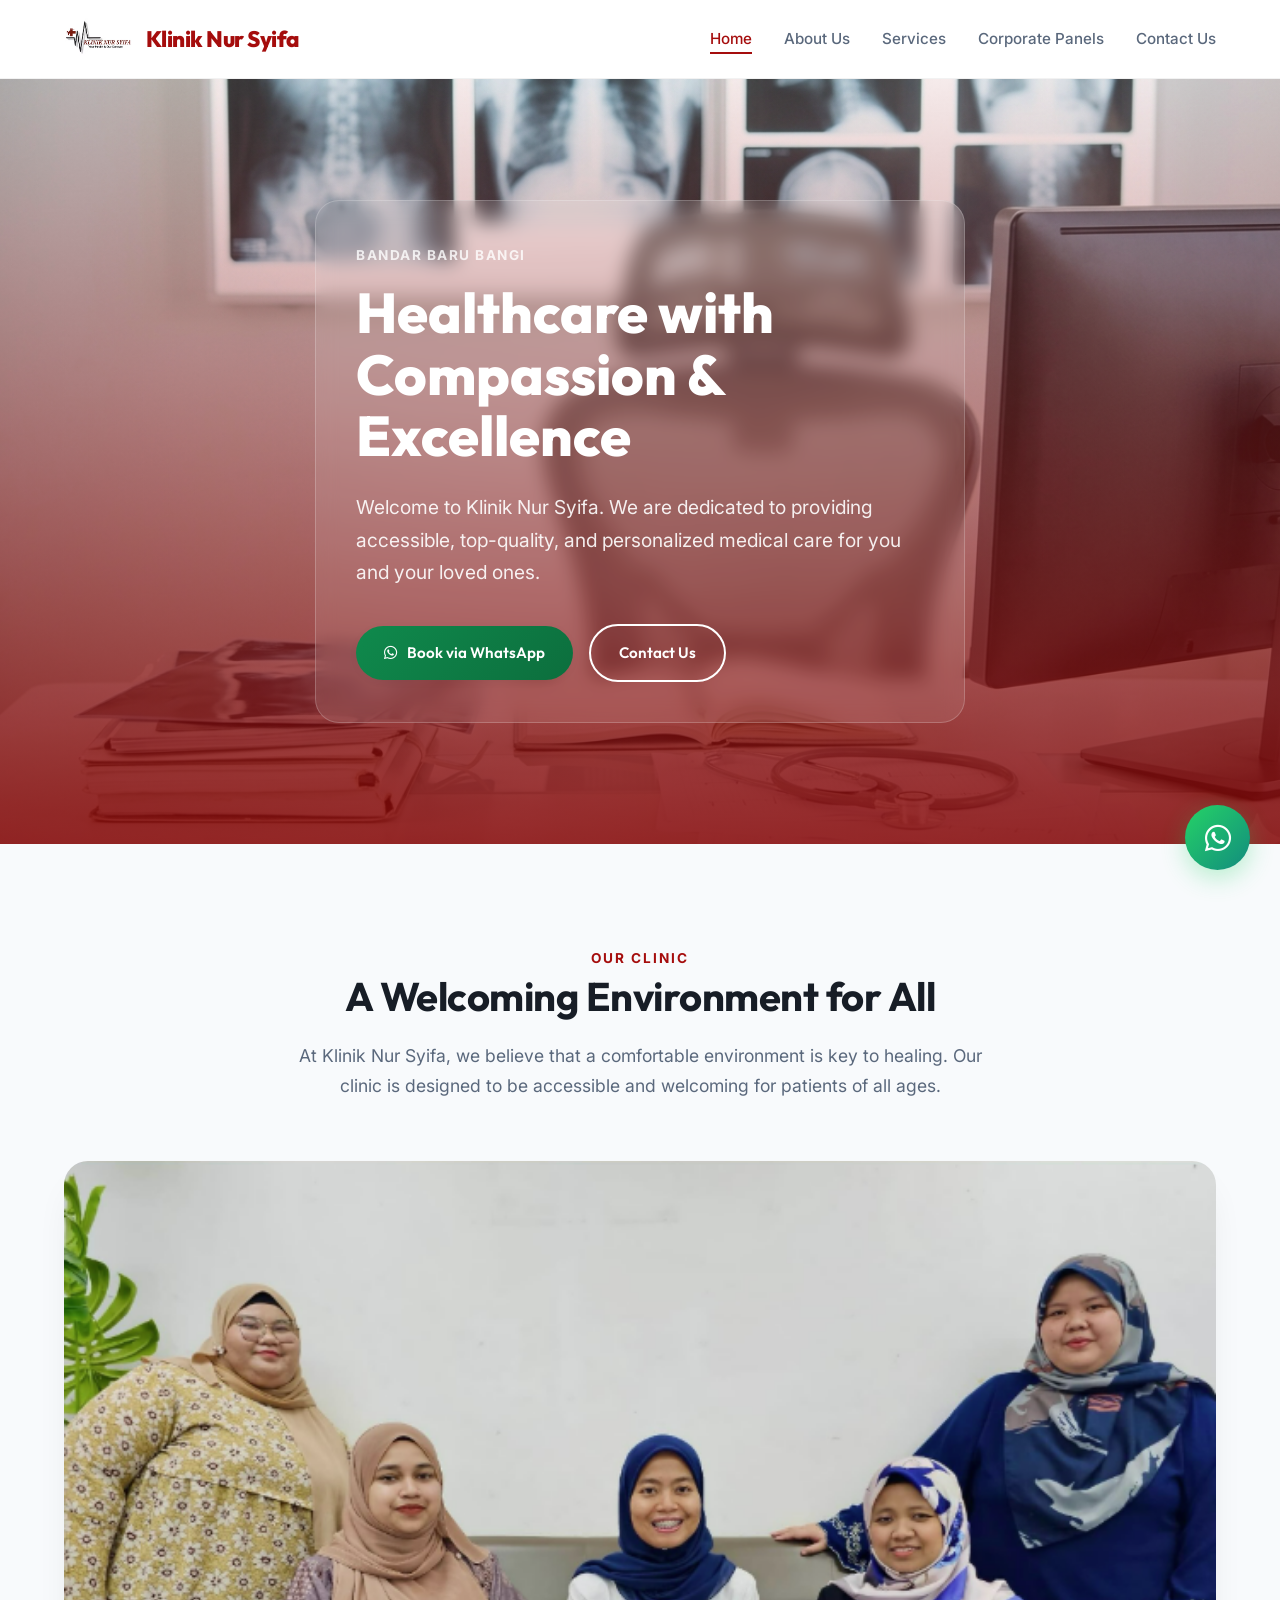
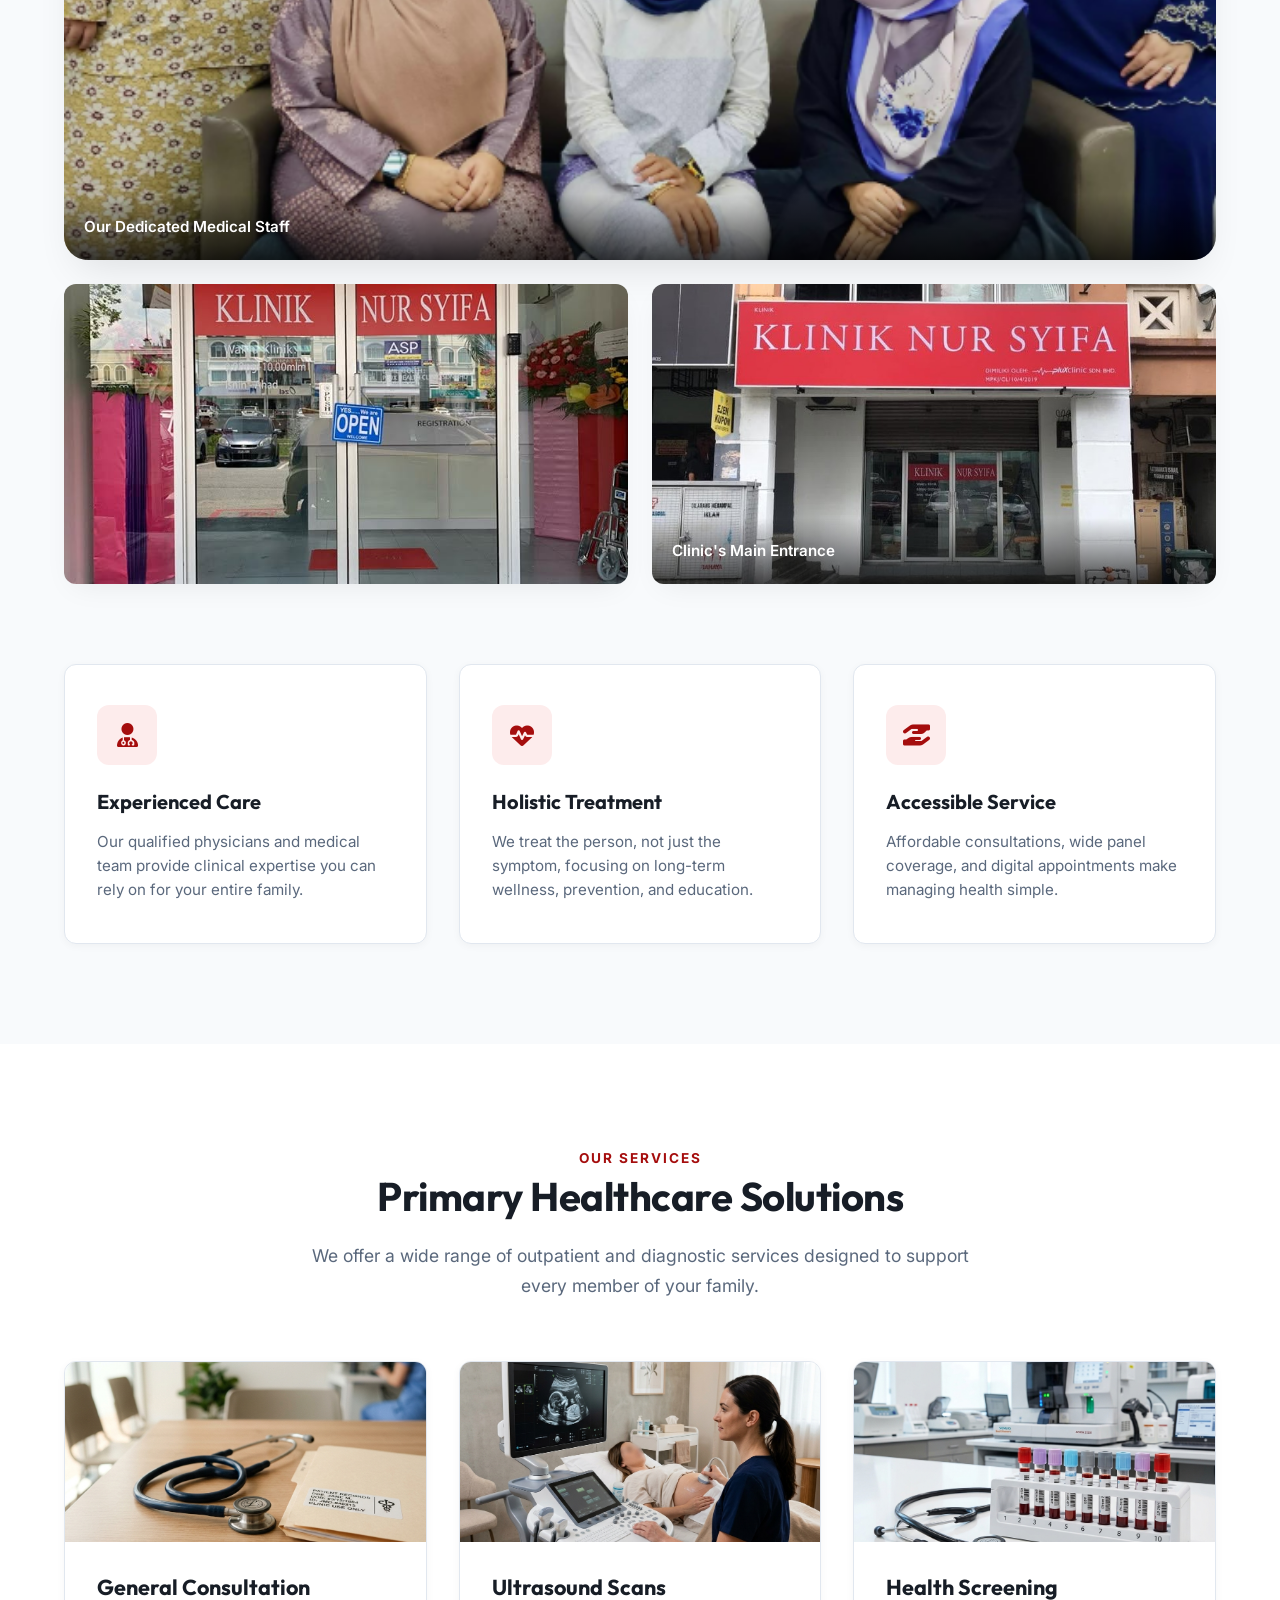
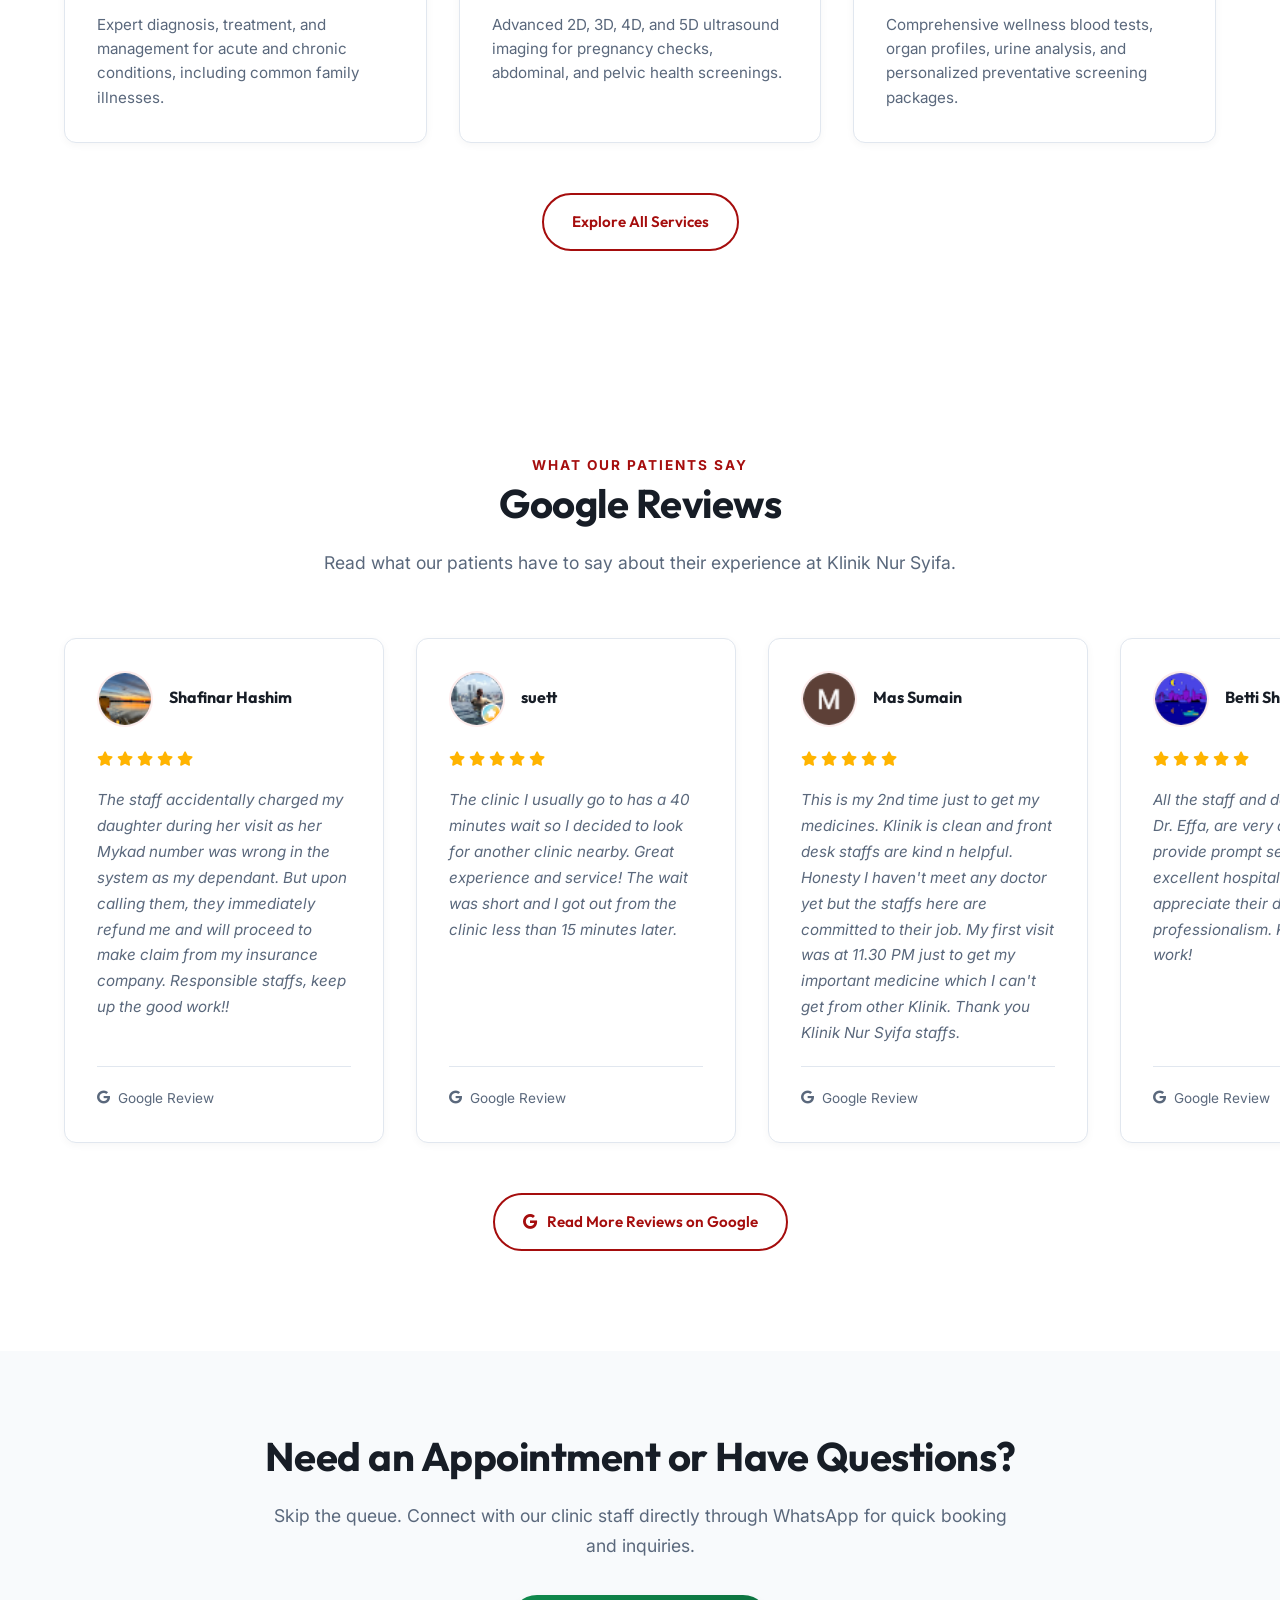
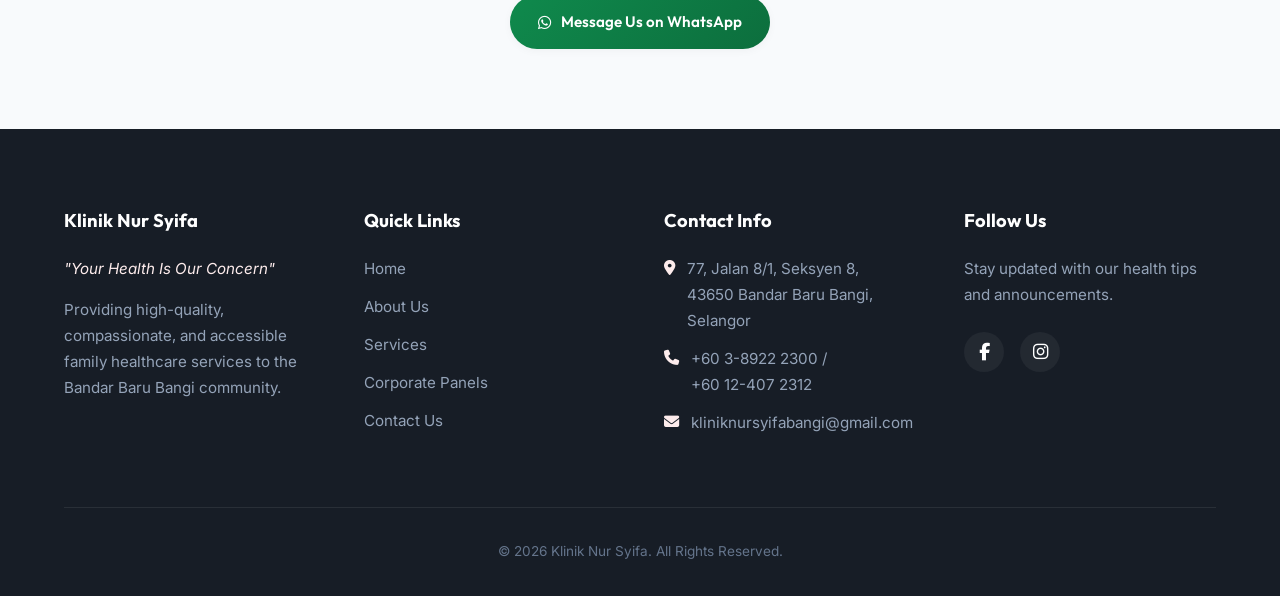
==== commit bd2d5dfc: "Add Google Reviews testimonials carousel section to homepage" ====
--- a/index.html
+++ b/index.html
@@ -164,6 +164,205 @@
         </div>
     </section>
 
+    <!-- Testimonials Section -->
+    <section class="section testimonials-section">
+        <div class="container">
+            <div class="section-header reveal">
+                <span class="section-subtitle">What Our Patients Say</span>
+                <h2 class="section-title">Google Reviews</h2>
+                <p class="section-desc">Read what our patients have to say about their experience at Klinik Nur Syifa.</p>
+            </div>
+
+            <div class="testimonials-carousel-wrapper">
+                <div class="testimonials-carousel">
+                    <!-- Original Reviews -->
+                    <!-- Review 1: Shafinar Hashim -->
+                    <div class="testimonial-card reveal">
+                        <div class="testimonial-header">
+                            <img src="assets/reviews/Shafinar-Hashim.png" alt="Shafinar Hashim" class="testimonial-avatar">
+                            <div class="testimonial-info">
+                                <h4>Shafinar Hashim</h4>
+                            </div>
+                        </div>
+                        <div class="testimonial-rating">
+                            <i class="fa-solid fa-star"></i>
+                            <i class="fa-solid fa-star"></i>
+                            <i class="fa-solid fa-star"></i>
+                            <i class="fa-solid fa-star"></i>
+                            <i class="fa-solid fa-star"></i>
+                        </div>
+                        <p class="testimonial-text">The staff accidentally charged my daughter during her visit as her Mykad number was wrong in the system as my dependant. But upon calling them, they immediately refund me and will proceed to make claim from my insurance company. Responsible staffs, keep up the good work!!</p>
+                        <div class="google-badge">
+                            <i class="fa-brands fa-google"></i>
+                            <span>Google Review</span>
+                        </div>
+                    </div>
+
+                    <!-- Review 2: suett -->
+                    <div class="testimonial-card reveal">
+                        <div class="testimonial-header">
+                            <img src="assets/reviews/suett.png" alt="suett" class="testimonial-avatar">
+                            <div class="testimonial-info">
+                                <h4>suett</h4>
+                            </div>
+                        </div>
+                        <div class="testimonial-rating">
+                            <i class="fa-solid fa-star"></i>
+                            <i class="fa-solid fa-star"></i>
+                            <i class="fa-solid fa-star"></i>
+                            <i class="fa-solid fa-star"></i>
+                            <i class="fa-solid fa-star"></i>
+                        </div>
+                        <p class="testimonial-text">The clinic I usually go to has a 40 minutes wait so I decided to look for another clinic nearby. Great experience and service! The wait was short and I got out from the clinic less than 15 minutes later.</p>
+                        <div class="google-badge">
+                            <i class="fa-brands fa-google"></i>
+                            <span>Google Review</span>
+                        </div>
+                    </div>
+
+                    <!-- Review 3: Mas Sumain -->
+                    <div class="testimonial-card reveal">
+                        <div class="testimonial-header">
+                            <img src="assets/reviews/Mas-Sumain.png" alt="Mas Sumain" class="testimonial-avatar">
+                            <div class="testimonial-info">
+                                <h4>Mas Sumain</h4>
+                            </div>
+                        </div>
+                        <div class="testimonial-rating">
+                            <i class="fa-solid fa-star"></i>
+                            <i class="fa-solid fa-star"></i>
+                            <i class="fa-solid fa-star"></i>
+                            <i class="fa-solid fa-star"></i>
+                            <i class="fa-solid fa-star"></i>
+                        </div>
+                        <p class="testimonial-text">This is my 2nd time just to get my medicines. Klinik is clean and front desk staffs are kind n helpful. Honesty I haven't meet any doctor yet but the staffs here are committed to their job. My first visit was at 11.30 PM just to get my important medicine which I can't get from other Klinik. Thank you Klinik Nur Syifa staffs.</p>
+                        <div class="google-badge">
+                            <i class="fa-brands fa-google"></i>
+                            <span>Google Review</span>
+                        </div>
+                    </div>
+
+                    <!-- Review 4: Betti Sharina MHL -->
+                    <div class="testimonial-card reveal">
+                        <div class="testimonial-header">
+                            <img src="assets/reviews/Betti-Sharina-MHL.png" alt="Betti Sharina MHL" class="testimonial-avatar">
+                            <div class="testimonial-info">
+                                <h4>Betti Sharina MHL</h4>
+                            </div>
+                        </div>
+                        <div class="testimonial-rating">
+                            <i class="fa-solid fa-star"></i>
+                            <i class="fa-solid fa-star"></i>
+                            <i class="fa-solid fa-star"></i>
+                            <i class="fa-solid fa-star"></i>
+                            <i class="fa-solid fa-star"></i>
+                        </div>
+                        <p class="testimonial-text">All the staff and doctors, especially Dr. Effa, are very attentive and provide prompt service with excellent hospitality. I truly appreciate their dedication and professionalism. Keep up the great work!</p>
+                        <div class="google-badge">
+                            <i class="fa-brands fa-google"></i>
+                            <span>Google Review</span>
+                        </div>
+                    </div>
+
+                    <!-- Duplicate Reviews for Seamless Loop -->
+                    <!-- Review 1: Shafinar Hashim -->
+                    <div class="testimonial-card reveal">
+                        <div class="testimonial-header">
+                            <img src="assets/reviews/Shafinar-Hashim.png" alt="Shafinar Hashim" class="testimonial-avatar">
+                            <div class="testimonial-info">
+                                <h4>Shafinar Hashim</h4>
+                            </div>
+                        </div>
+                        <div class="testimonial-rating">
+                            <i class="fa-solid fa-star"></i>
+                            <i class="fa-solid fa-star"></i>
+                            <i class="fa-solid fa-star"></i>
+                            <i class="fa-solid fa-star"></i>
+                            <i class="fa-solid fa-star"></i>
+                        </div>
+                        <p class="testimonial-text">The staff accidentally charged my daughter during her visit as her Mykad number was wrong in the system as my dependant. But upon calling them, they immediately refund me and will proceed to make claim from my insurance company. Responsible staffs, keep up the good work!!</p>
+                        <div class="google-badge">
+                            <i class="fa-brands fa-google"></i>
+                            <span>Google Review</span>
+                        </div>
+                    </div>
+
+                    <!-- Review 2: suett -->
+                    <div class="testimonial-card reveal">
+                        <div class="testimonial-header">
+                            <img src="assets/reviews/suett.png" alt="suett" class="testimonial-avatar">
+                            <div class="testimonial-info">
+                                <h4>suett</h4>
+                            </div>
+                        </div>
+                        <div class="testimonial-rating">
+                            <i class="fa-solid fa-star"></i>
+                            <i class="fa-solid fa-star"></i>
+                            <i class="fa-solid fa-star"></i>
+                            <i class="fa-solid fa-star"></i>
+                            <i class="fa-solid fa-star"></i>
+                        </div>
+                        <p class="testimonial-text">The clinic I usually go to has a 40 minutes wait so I decided to look for another clinic nearby. Great experience and service! The wait was short and I got out from the clinic less than 15 minutes later.</p>
+                        <div class="google-badge">
+                            <i class="fa-brands fa-google"></i>
+                            <span>Google Review</span>
+                        </div>
+                    </div>
+
+                    <!-- Review 3: Mas Sumain -->
+                    <div class="testimonial-card reveal">
+                        <div class="testimonial-header">
+                            <img src="assets/reviews/Mas-Sumain.png" alt="Mas Sumain" class="testimonial-avatar">
+                            <div class="testimonial-info">
+                                <h4>Mas Sumain</h4>
+                            </div>
+                        </div>
+                        <div class="testimonial-rating">
+                            <i class="fa-solid fa-star"></i>
+                            <i class="fa-solid fa-star"></i>
+                            <i class="fa-solid fa-star"></i>
+                            <i class="fa-solid fa-star"></i>
+                            <i class="fa-solid fa-star"></i>
+                        </div>
+                        <p class="testimonial-text">This is my 2nd time just to get my medicines. Klinik is clean and front desk staffs are kind n helpful. Honesty I haven't meet any doctor yet but the staffs here are committed to their job. My first visit was at 11.30 PM just to get my important medicine which I can't get from other Klinik. Thank you Klinik Nur Syifa staffs.</p>
+                        <div class="google-badge">
+                            <i class="fa-brands fa-google"></i>
+                            <span>Google Review</span>
+                        </div>
+                    </div>
+
+                    <!-- Review 4: Betti Sharina MHL -->
+                    <div class="testimonial-card reveal">
+                        <div class="testimonial-header">
+                            <img src="assets/reviews/Betti-Sharina-MHL.png" alt="Betti Sharina MHL" class="testimonial-avatar">
+                            <div class="testimonial-info">
+                                <h4>Betti Sharina MHL</h4>
+                            </div>
+                        </div>
+                        <div class="testimonial-rating">
+                            <i class="fa-solid fa-star"></i>
+                            <i class="fa-solid fa-star"></i>
+                            <i class="fa-solid fa-star"></i>
+                            <i class="fa-solid fa-star"></i>
+                            <i class="fa-solid fa-star"></i>
+                        </div>
+                        <p class="testimonial-text">All the staff and doctors, especially Dr. Effa, are very attentive and provide prompt service with excellent hospitality. I truly appreciate their dedication and professionalism. Keep up the great work!</p>
+                        <div class="google-badge">
+                            <i class="fa-brands fa-google"></i>
+                            <span>Google Review</span>
+                        </div>
+                    </div>
+                </div>
+            </div>
+
+            <div style="text-align: center; margin-top: 50px;" class="reveal">
+                <a href="https://maps.app.goo.gl/wjjicjf968GZYX1T9" target="_blank" class="btn btn-outline">
+                    <i class="fa-brands fa-google"></i> Read More Reviews on Google
+                </a>
+            </div>
+        </div>
+    </section>
+
     <!-- CTA Section -->
     <section class="section bg-light" style="padding: 80px 0;">
         <div class="container" style="text-align: center; max-width: 800px;">
--- a/style.css
+++ b/style.css
@@ -284,10 +284,20 @@
   padding: 100px 0;
 }
 
-.hero-container {
-  width: 100%;
-  display: flex;
-  justify-content: flex-start; /* Left aligned content over bg */
+/* Standard Hero Section for Internal Pages */
+.hero-internal {
+  min-height: 50vh !important;
+  padding: 60px 0 !important;
+}
+
+.hero-internal .hero-container {
+  justify-content: center;
+  text-align: center;
+}
+
+.hero-internal .hero-content {
+  max-width: 800px;
+  margin: 0 auto;
 }
 
 .hero-content {
@@ -382,6 +392,111 @@
   font-size: 0.95rem;
   font-weight: 600;
 }
+
+/* Testimonials Section */
+.testimonials-section {
+  padding: 100px 0;
+  background-color: var(--primary-bg);
+  overflow: hidden;
+}
+
+.testimonials-carousel-wrapper {
+  position: relative;
+  margin-top: 60px;
+}
+
+.testimonials-carousel {
+  display: flex;
+  gap: 32px;
+  animation: autoScroll 30s linear infinite;
+  width: max-content;
+}
+
+.testimonials-carousel:hover {
+  animation-play-state: paused;
+}
+
+@keyframes autoScroll {
+  0% {
+    transform: translateX(0);
+  }
+  100% {
+    transform: translateX(calc(-50% - 16px)); /* Half width minus half gap */
+  }
+}
+
+.testimonial-card {
+  background: var(--card-bg);
+  border: 1px solid var(--border-color);
+  border-radius: var(--radius-md);
+  padding: 32px;
+  transition: all var(--transition-normal);
+  box-shadow: var(--shadow-sm);
+  display: flex;
+  flex-direction: column;
+  min-width: 320px;
+  max-width: 320px;
+  flex-shrink: 0;
+}
+
+.testimonial-card:hover {
+  transform: translateY(-5px);
+  box-shadow: var(--shadow-md);
+  border-color: var(--accent-color);
+}
+
+.testimonial-header {
+  display: flex;
+  align-items: center;
+  gap: 16px;
+  margin-bottom: 20px;
+}
+
+.testimonial-avatar {
+  width: 56px;
+  height: 56px;
+  border-radius: 50%;
+  object-fit: cover;
+  border: 2px solid var(--accent-light);
+}
+
+.testimonial-info h4 {
+  font-size: 1rem;
+  font-weight: 700;
+  margin-bottom: 4px;
+  color: var(--text-dark);
+}
+
+.testimonial-rating {
+  color: #FFB400;
+  font-size: 0.9rem;
+  margin-bottom: 16px;
+}
+
+.testimonial-text {
+  color: var(--text-muted);
+  font-size: 0.95rem;
+  line-height: 1.7;
+  flex-grow: 1;
+  font-style: italic;
+}
+
+.google-badge {
+  margin-top: 20px;
+  padding-top: 20px;
+  border-top: 1px solid var(--border-color);
+  display: flex;
+  align-items: center;
+  gap: 8px;
+  font-size: 0.85rem;
+  color: var(--text-muted);
+}
+
+.google-badge img {
+  width: 20px;
+  height: 20px;
+}
+
 
 .hero-tagline {
   display: inline-block;
